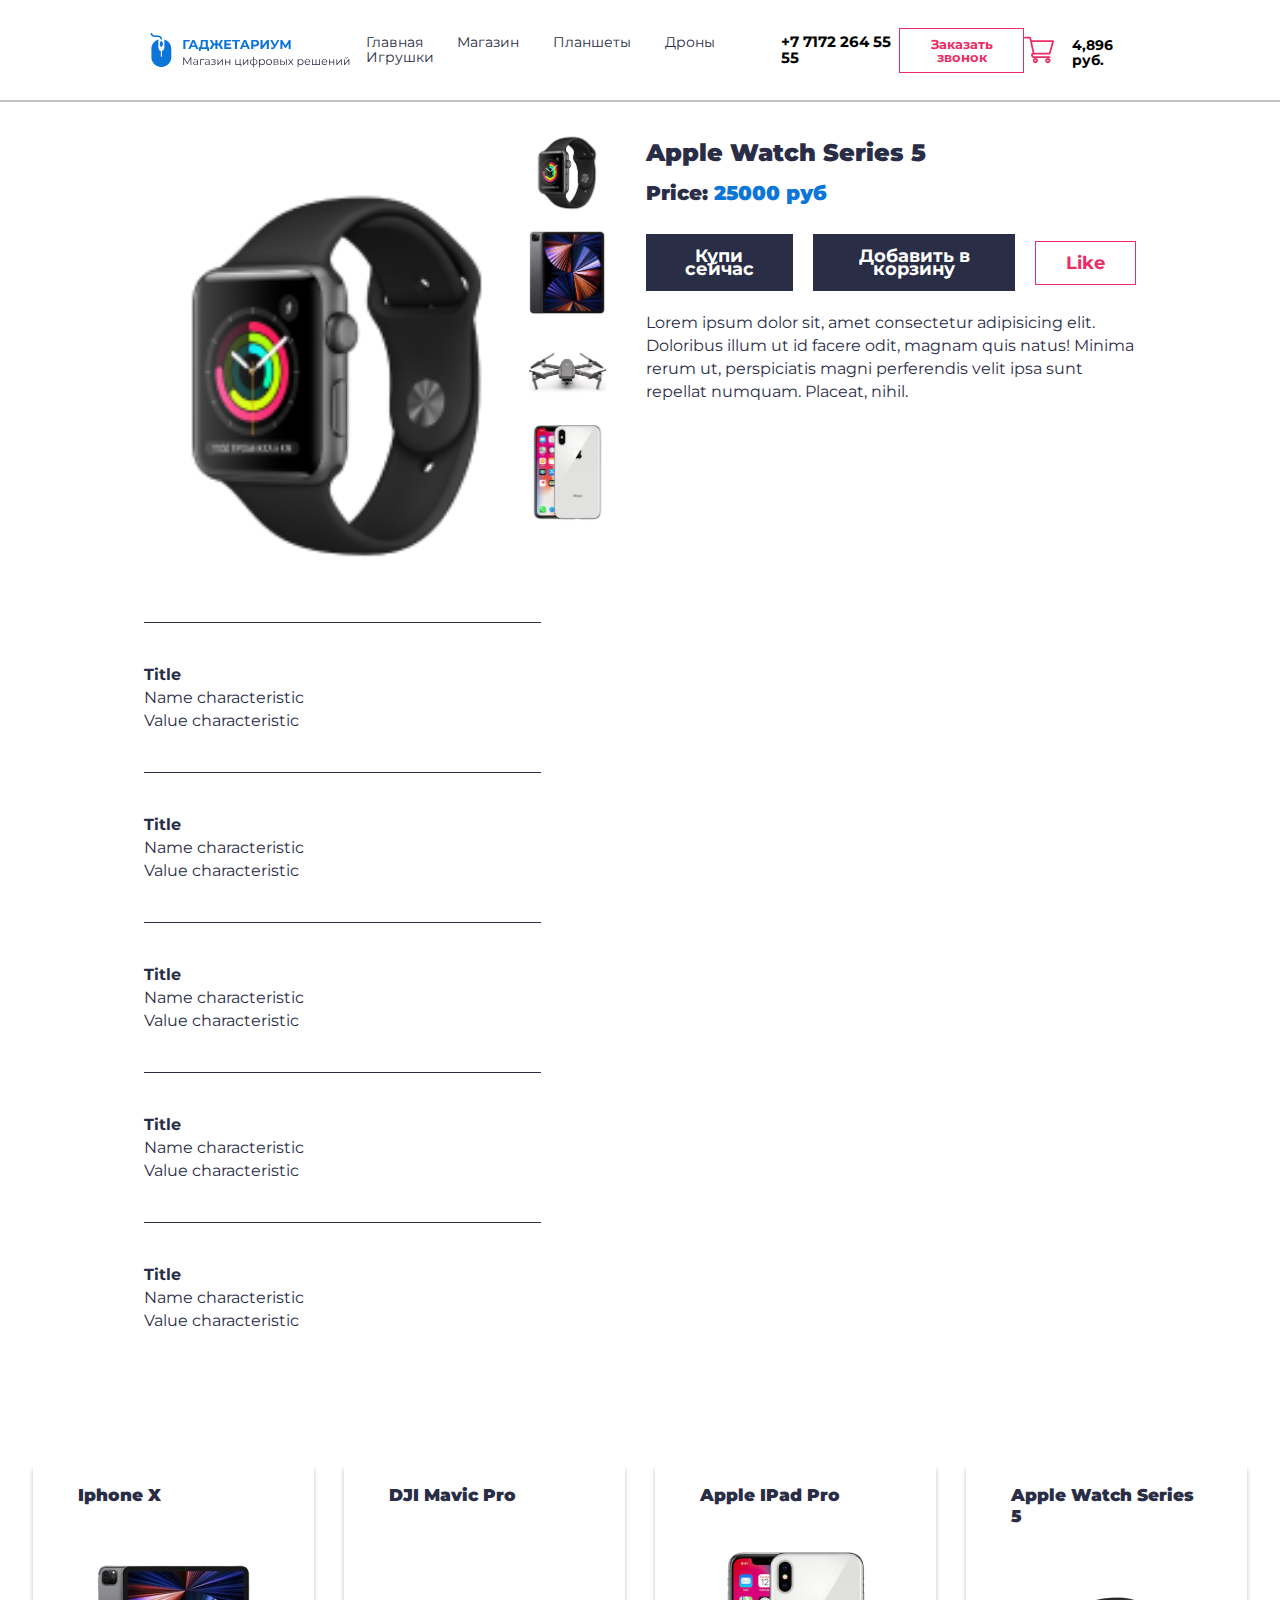
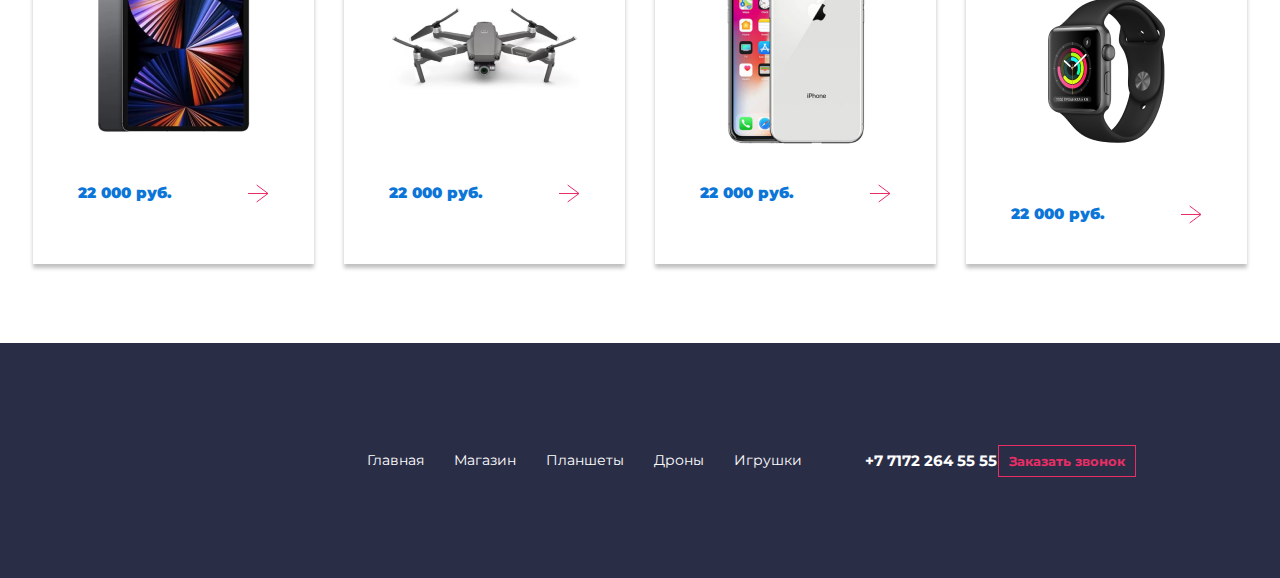
==== product-card.html @ f2df27e6 "Verstka" ====
<!DOCTYPE html>
<html lang="ru">
<head>
    <meta charset="UTF-8">
    <meta http-equiv="X-UA-Compatible" content="IE=edge">
    <meta name="viewport" content="width=device-width, initial-scale=1.0">
    <title>Document</title>
    <link rel="stylesheet" href="style.css">
    <link rel="preconnect" href="https://fonts.googleapis.com">
    <link rel="preconnect" href="https://fonts.gstatic.com" crossorigin>
    <link href="https://fonts.googleapis.com/css2?family=Montserrat:wght@400;700;900&display=swap" rel="stylesheet">
</head>
<body>
    <div class="header" name ="top">
        <div class="header__body">
            <div class="header__nav wrapper">
                <img src="icon/Лого.svg" alt="Logo" class="nav__logo">
                <div class="nav__menu">
                    <a href="index.html" class="nav__link">Главная</a>
                    <a href="shop.html" class="nav__link">Магазин</a>
                    <a href="" class="nav__link">Планшеты</a>
                    <a href="" class="nav__link">Дроны</a>
                    <a href="" class="nav__link">Игрушки</a>
                </div>
                <p class="nav__num">+7 7172 264 55 55</p>
                <button class="nav__button">Заказать звонок</button>
                <div class="nav__shop">
                    <img src="icon/shopping-cart 1.svg" alt="" class="shop__basket">
                    <p class="shop__pay">
                        <p class="pay__text">4,896 руб.</p>
                    </p>
                </div>
            </div>
            <div class="header__line"></div>
    </div>
    <div class="page-card">
        <div class="page-card__product wrapper">
            <div class="page-card__body ">
                <div class="page-card__slider">
                    <div class="page-card__slider-for">
                        <div><img src="images/Rectangle 23.png" alt=""></div>
                    </div>
                    <div class="page-card__slider-nav">
                        <div><img src="images/Rectangle 23.png" alt=""></div>
                        <div><img src="images/Rectangle 23 (1).png" alt=""></div>
                        <div><img src="images/Rectangle 23 (2).png" alt=""></div>
                        <div><img src="images/Rectangle 23 (3).png" alt=""></div> 
                    </div>
                </div>
    
                <div class="page-card__info">
                    <div class="card-info__title">Apple Watch Series 5</div>
                    <p class="card-info__price">Price: <span class="blue">25000 руб</span> </p>
                    <div class="card-info__container-buttons">
                        <button class="card-info__button">Купи сейчас</button>
                        <button class="card-info__button">Добавить в корзину</button>
                        <button class="card-info__button-like">Like</button>
                    </div>
                    <div class="card-info__text">Lorem ipsum dolor sit, amet consectetur adipisicing elit. Doloribus illum ut id facere odit, magnam quis natus! Minima rerum ut, perspiciatis magni perferendis velit ipsa sunt repellat numquam. Placeat, nihil.</div>
                </div>
            </div>
        </div>
        <div class="page-card__characteristic-info wrapper">
            <div>
                <div class="line"></div>
                <div class="characteristic-info__list">
                    <div class="characteristic-info__title">Title</div>
                    <div class="characteristic-info__name">Name characteristic</div>
                    <div class="characteristic-info__value">Value characteristic</div>
                </div>
            </div>
            <div>
                <div class="line"></div>
                <div class="characteristic-info__list">
                    <div class="characteristic-info__title">Title</div>
                    <div class="characteristic-info__name">Name characteristic</div>
                    <div class="characteristic-info__value">Value characteristic</div>
                </div>
            </div>
            <div>
                <div class="line"></div>
                <div class="characteristic-info__list">
                    <div class="characteristic-info__title">Title</div>
                    <div class="characteristic-info__name">Name characteristic</div>
                    <div class="characteristic-info__value">Value characteristic</div>
                </div>
            </div>
            <div>
                <div class="line"></div>
                <div class="characteristic-info__list">
                    <div class="characteristic-info__title">Title</div>
                    <div class="characteristic-info__name">Name characteristic</div>
                    <div class="characteristic-info__value">Value characteristic</div>
                </div>
            </div>
            <div>
                <div class="line"></div>
                <div class="characteristic-info__list">
                    <div class="characteristic-info__title">Title</div>
                    <div class="characteristic-info__name">Name characteristic</div>
                    <div class="characteristic-info__value">Value characteristic</div>
                </div>
            </div>
               
        </div>
        <div class="product wrapper">
            <div class="product__body">
                <h2 class="product__title _anim-items  _anim-no-hide">Каталог товаров</h2>
                <div class="product__content ">
                    <div class="product__card">
                        <h2 class="product__card-title">Iphone X </h2>
                        <img src="images/Rectangle 23 (1).png" alt="" class="product__card-img">
                        <div class="product__card-price">
                            <p>22 000 руб.</p>
                            <a href=""><img src="icon/Vector 6.svg" alt=""></a>
                        </div>
                    </div>
                    <div class="product__card">
                        <h2 class="product__card-title">DJI Mavic Pro</h2>
                        <img src="images/Rectangle 23 (2).png" alt="" class="product__card-img">
                        <div class="product__card-price">
                            <p>22 000 руб.</p>
                            <a href=""><img src="icon/Vector 6.svg" alt=""></a>
                        </div>
                    </div>
                    <div class="product__card">
                        <h2 class="product__card-title">Apple IPad Pro</h2>
                        <img src="images/Rectangle 23 (3).png" alt="" class="product__card-img">
                        <div class="product__card-price">
                            <p>22 000 руб.</p>
                            <a href=""><img src="icon/Vector 6.svg" alt=""></a>
                        </div>
                    </div>
                    <div class="product__card">
                        <h2 class="product__card-title">Apple Watch Series 5</h2>
                        <img src="images/Rectangle 23.png" alt="" class="product__card-img">
                        <div class="product__card-price">
                            <p>22 000 руб.</p>
                            <a href=""><img src="icon/Vector 6.svg" alt=""></a>
                        </div>
                    </div>
                </div>
            </div>
        </div>
    </div>
    
    <div class="footer ">
        <img src="icon/Лого (1).svg" alt="" class="footer__logo _anim-items  _anim-no-hide">
        <div class="footer__nav ">
            <a href="" class="footer__link">Главная</a>
            <a href="" class="footer__link">Магазин</a>
            <a href="" class="footer__link">Планшеты</a>
            <a href="" class="footer__link">Дроны</a>
            <a href="" class="footer__link">Игрушки</ф>
        </div>
        <a href="#top">
            <img src="icon/Vector 4.svg" alt="" class="footer__up  _anim-items  _anim-no-hide">
        </a>
        <p class="footer__number  ">+7 7172 264 55 55</p>
        <button class="footer__button ">Заказать звонок</button>
    </div>
    <script src="https://code.jquery.com/jquery-3.6.0.min.js"></script>
    <script src="slick.min.js"></script>
    <script src="script.js"></script>
</body>
</html>
---- style.css ----
* {
  padding: 0;
  margin: 0;
  border: 0;
}

*, *::before, *:after {
  -webkit-box-sizing: border-box;
  box-sizing: border-box;
}

:focus, :active {
  outline: none;
}

a:focus, a:active {
  outline: none;
}

nav, footer, header, aside {
  display: block;
}

html, body {
  width: 100%;
  font-size: 100%;
  line-height: 1;
  font-size: 14px;
  overflow-x: hidden;
  font-family: "Montserrat", sans-serif;
  -ms-text-size-adjust: 100%;
  -moz-text-size-adjust: 100%;
  -webkit-text-size-adjust: 100%;
}

input, button, textarea {
  font-family: inherit;
}

input::-ms-clear {
  display: none;
}

button {
  cursor: pointer;
}

button::-moz-focus-inner {
  padding: 0;
  border: 0;
}

a, a:visited {
  text-decoration: none;
}

a:hover {
  text-decoration: none;
}

ul li {
  list-style: none;
}

img {
  vertical-align: top;
}

.wrapper {
  margin: 0 11.25%;
}

.header__body {
  max-width: 2000px;
  margin: 0 auto;
}
.header__nav {
  height: 100px;
  display: -webkit-box;
  display: -ms-flexbox;
  display: flex;
  -webkit-box-align: center;
      -ms-flex-align: center;
          align-items: center;
  -webkit-box-pack: justify;
      -ms-flex-pack: justify;
          justify-content: space-between;
}
.header__line {
  width: 100%;
  border: 1px solid #c1c2c7;
}
.header__info {
  display: -webkit-box;
  display: -ms-flexbox;
  display: flex;
  -webkit-box-pack: justify;
      -ms-flex-pack: justify;
          justify-content: space-between;
}

.nav__link {
  padding: 0 15px;
  font-size: 14px;
  font-weight: 400;
  line-height: 15px;
  letter-spacing: 0em;
  color: #2A2D46;
}
.nav__link:hover {
  color: #0C76D8;
}
.nav__num {
  font-size: 15px;
  font-weight: 700;
  line-height: 16px;
  letter-spacing: 0em;
}
.nav__button {
  background-color: white;
  color: #EB2D66;
  font-size: 13px;
  padding: 9px 10px 8px 10px;
  border: 1px solid #EB2D66;
  font-weight: 700;
  line-height: 13px;
  letter-spacing: 0em;
  -webkit-transition: all 0.4s ease 0s;
  transition: all 0.4s ease 0s;
}
.nav__button:hover {
  background-color: #EB2D66;
  color: white;
}
.nav__shop {
  display: -webkit-box;
  display: -ms-flexbox;
  display: flex;
  -webkit-box-align: center;
      -ms-flex-align: center;
          align-items: center;
}

.shop__pay {
  padding-left: 18px;
}

.pay__text {
  padding-top: 6px;
  font-size: 14px;
  font-weight: 700;
  line-height: 15px;
  letter-spacing: 0em;
}

.info__left {
  margin-left: 11.25%;
}
.info__right {
  position: relative;
  display: -webkit-box;
  display: -ms-flexbox;
  display: flex;
  -webkit-box-align: center;
      -ms-flex-align: center;
          align-items: center;
  background: rgba(49, 69, 255, 0.0588235294);
}

.left-info__title {
  font-size: 36px;
  font-weight: 900;
  line-height: 44px;
  letter-spacing: 0em;
  color: #2A2D46;
  width: 500px;
  margin-bottom: 40px;
  margin-top: 132px;
  -webkit-transform: translate(0px, 120%);
          transform: translate(0px, 120%);
  opacity: 0;
  -webkit-transition: all 0.8s ease 0s;
  transition: all 0.8s ease 0s;
}
.left-info__title._active {
  -webkit-transform: translate(0);
          transform: translate(0);
  opacity: 1;
}
.left-info__text {
  font-size: 16px;
  font-weight: 400;
  line-height: 23px;
  letter-spacing: 0em;
  color: #2A2D46;
  width: 370px;
  margin-bottom: 45px;
  -webkit-transform: translate(0px, 120%);
          transform: translate(0px, 120%);
  opacity: 0;
  -webkit-transition: all 0.8s ease 0s;
  transition: all 0.8s ease 0s;
}
.left-info__text._active {
  -webkit-transform: translate(0px, 0px);
          transform: translate(0px, 0px);
  opacity: 1;
  -webkit-transition: all 0.8s ease 0.4s;
  transition: all 0.8s ease 0.4s;
}
.left-info__button {
  background: #EB2D66;
  font-size: 15px;
  font-weight: 900;
  line-height: 22px;
  letter-spacing: 0em;
  padding: 18px 26px 17px 26px;
  color: white;
  -webkit-box-shadow: 0px 7px 35px rgba(235, 45, 102, 0.35);
          box-shadow: 0px 7px 35px rgba(235, 45, 102, 0.35);
  -webkit-transform: translate(0px, 120%);
          transform: translate(0px, 120%);
  opacity: 0;
  -webkit-transition: all 0.8s ease 0s;
  transition: all 0.8s ease 0s;
}
.left-info__button._active {
  -webkit-transform: translate(0px, 0px);
          transform: translate(0px, 0px);
  opacity: 1;
  -webkit-transition: all 0.8s ease 0.8s;
  transition: all 0.8s ease 0.8s;
}

.right-info__bg {
  position: relative;
  margin: 35px 35px 35px -68px;
  -webkit-transform: translate(120%, 0px);
          transform: translate(120%, 0px);
  opacity: 0;
  -webkit-transition: all 0.8s ease 0s;
  transition: all 0.8s ease 0s;
}
.right-info__bg._active {
  -webkit-transform: translate(0px, 0px);
          transform: translate(0px, 0px);
  opacity: 1;
  -webkit-transition: all 0.8s ease 0s;
  transition: all 0.8s ease 0s;
}
.right-info__img {
  position: absolute;
  margin-top: auto;
  margin-bottom: auto;
  top: 0;
  bottom: 0;
  left: -150px;
  -webkit-transform: translate(120%, 0px);
          transform: translate(120%, 0px);
  opacity: 0;
  -webkit-transition: all 0.8s ease 0s;
  transition: all 0.8s ease 0s;
}
.right-info__img._active {
  -webkit-transform: translate(0px, 0px);
          transform: translate(0px, 0px);
  opacity: 1;
  -webkit-transition: all 0.8s ease 0.6s;
  transition: all 0.8s ease 0.6s;
}

.slick-track {
  display: -webkit-box;
  display: -ms-flexbox;
  display: flex;
}

.slick-list {
  overflow: hidden;
}

.new-product__content {
  position: relative;
}

.new-product__content .slick-arrow {
  position: absolute;
  top: 50%;
  z-index: 10;
  font-size: 0;
  width: 15px;
  margin-top: -25px;
  height: 30px;
}

.new-product__content .slick-arrow.slick-prev {
  left: -20px;
  background: url(icon/Vector\ 2.svg) 0 0/100% no-repeat;
}

.new-product__content .slick-arrow.slick-next {
  right: -20px;
  background: url(icon/Vector\ 3.svg) 0 0/100% no-repeat;
}

.new-product__content .slick-dots {
  display: -webkit-box;
  display: -ms-flexbox;
  display: flex;
  -webkit-box-align: center;
      -ms-flex-align: center;
          align-items: center;
  -webkit-box-pack: center;
      -ms-flex-pack: center;
          justify-content: center;
  margin-top: 100px;
}

.new-product__content .slick-dots li {
  list-style: none;
}

.new-product__content .slick-dots button {
  font-size: 0;
  width: 46px;
  height: 6px;
  background-color: #E2E4F2;
}

.new-product__content .slick-dots li.slick-active button {
  width: 46px;
  height: 12px;
  background-color: #9094BB;
  margin-bottom: -2px;
}

.new-product__body {
  max-width: 2000px;
  margin: 0 auto;
}
.new-product__top {
  display: -webkit-box;
  display: -ms-flexbox;
  display: flex;
  -webkit-box-align: center;
      -ms-flex-align: center;
          align-items: center;
  margin-bottom: 45px;
  margin-top: 96px;
  width: 100%;
}
.new-product__top-title {
  font-size: 25px;
  font-weight: 900;
  line-height: 30px;
  letter-spacing: 0em;
  color: #2A2D46;
  -webkit-transform: translate(-120%, 0px);
          transform: translate(-120%, 0px);
  opacity: 0;
  -webkit-transition: all 0.8s ease 0.2s;
  transition: all 0.8s ease 0.2s;
}
.new-product__top-title._active {
  -webkit-transform: translate(0px, 0px);
          transform: translate(0px, 0px);
  opacity: 1;
}
.new-product__top-nav {
  padding-left: 90px;
}
.new-product__top-nav {
  -webkit-transform: translate(-120%, 0px);
          transform: translate(-120%, 0px);
  -webkit-transition: all 0.8s ease 0s;
  transition: all 0.8s ease 0s;
  opacity: 0;
}
.new-product__top-nav._active {
  -webkit-transform: translate(0px, 0px);
          transform: translate(0px, 0px);
  opacity: 1;
}
.new-product__content {
  -webkit-transform: translate(120%, 0px);
          transform: translate(120%, 0px);
  opacity: 0;
  -webkit-transition: all 1.5s ease 0.2s;
  transition: all 1.5s ease 0.2s;
}
.new-product__content._active {
  -webkit-transform: translate(0px, 0px);
          transform: translate(0px, 0px);
  opacity: 1;
}
.new-product__card {
  padding: 20px 40px 40px 40px;
  -webkit-box-shadow: 0px 15px 50px rgba(67, 76, 109, 0.08);
          box-shadow: 0px 15px 50px rgba(67, 76, 109, 0.08);
  margin: 0px 15px;
}
.new-product__card-title {
  font-size: 17px;
  font-weight: 900;
  line-height: 21px;
  letter-spacing: 0em;
  text-align: left;
  color: #2A2D46;
  margin-bottom: 30px;
}
.new-product__card-img {
  margin: 0 auto;
}
.new-product__card-price {
  margin-top: 35px;
  display: -webkit-box;
  display: -ms-flexbox;
  display: flex;
  -webkit-box-align: center;
      -ms-flex-align: center;
          align-items: center;
  -webkit-box-pack: justify;
      -ms-flex-pack: justify;
          justify-content: space-between;
}
.new-product__card-price p {
  font-size: 15px;
  font-weight: 900;
  line-height: 18px;
  letter-spacing: 0em;
  color: #0C76D8;
}
.stock {
  display: -webkit-box;
  display: -ms-flexbox;
  display: flex;
  -webkit-box-pack: center;
      -ms-flex-pack: center;
          justify-content: center;
  -webkit-box-align: center;
      -ms-flex-align: center;
          align-items: center;
}
.stock__container-1 {
  background-image: url(images/Rectangle\ 12.png);
  background-repeat: no-repeat;
  background-size: cover;
  background-position: center;
  width: 570px;
  height: 425px;
  margin: 104px 15px;
}
.stock__container-2 {
  background-image: url(images/Rectangle\ 13.png);
  background-repeat: no-repeat;
  background-size: cover;
  background-position: center;
  width: 570px;
  height: 425px;
  margin: 104px 15px;
}
.stock__title {
  font-size: 27px;
  font-weight: 900;
  line-height: 33px;
  letter-spacing: 0em;
  color: white;
  margin-left: 12%;
  margin-top: 46%;
  max-width: 70%;
  -webkit-transform: translate(0px, 120%);
          transform: translate(0px, 120%);
  opacity: 0;
  -webkit-transition: all 1.5s ease 0s;
  transition: all 1.5s ease 0s;
}
.stock__title._active {
  -webkit-transform: translate(0px, 0px);
          transform: translate(0px, 0px);
  opacity: 1;
}
.stock__text {
  color: white;
  margin-left: 12%;
  margin-top: 8px;
  font-size: 16px;
  font-weight: 400;
  line-height: 22px;
  letter-spacing: 0em;
  max-width: 70%;
  -webkit-transform: translate(0px, 120%);
          transform: translate(0px, 120%);
  opacity: 0;
  -webkit-transition: all 1.5s ease 0.2s;
  transition: all 1.5s ease 0.2s;
}
.stock__text._active {
  -webkit-transform: translate(0px, 0px);
          transform: translate(0px, 0px);
  opacity: 1;
}

.product {
  padding-bottom: 64px;
}
.product__body {
  max-width: 2000px;
  margin: 0 auto;
}
.product__title {
  font-size: 25px;
  font-weight: 900;
  line-height: 30px;
  letter-spacing: 0em;
  color: #2A2D46;
  margin-bottom: 48px;
  -webkit-transform: translate(-120%, 0px);
          transform: translate(-120%, 0px);
  opacity: 0;
  -webkit-transition: all 1.5s ease 0s;
  transition: all 1.5s ease 0s;
}
.product__title._active {
  -webkit-transform: translate(0px, 0px);
          transform: translate(0px, 0px);
  opacity: 1;
}
.product__content {
  display: -webkit-box;
  display: -ms-flexbox;
  display: flex;
  -webkit-box-pack: center;
      -ms-flex-pack: center;
          justify-content: center;
}
.product__card {
  padding: 20px 45px 40px 45px;
  margin: 15px;
  -webkit-box-shadow: 0px 4px 4px rgba(0, 0, 0, 0.25);
          box-shadow: 0px 4px 4px rgba(0, 0, 0, 0.25);
}
.product__card-title {
  margin-bottom: 40px;
  font-size: 17px;
  font-weight: 900;
  line-height: 21px;
  letter-spacing: 0em;
  color: #2A2D46;
}
.product__card-price {
  font-size: 15px;
  font-weight: 900;
  line-height: 18px;
  letter-spacing: 0em;
  margin-top: 35px;
  color: #0C76D8;
  display: -webkit-box;
  display: -ms-flexbox;
  display: flex;
  -webkit-box-pack: justify;
      -ms-flex-pack: justify;
          justify-content: space-between;
}

.footer {
  padding: 100px 11.25%;
  background-color: #2A2D46;
  display: -webkit-box;
  display: -ms-flexbox;
  display: flex;
  -webkit-box-pack: justify;
      -ms-flex-pack: justify;
          justify-content: space-between;
  -webkit-box-align: center;
      -ms-flex-align: center;
          align-items: center;
}
.footer__logo {
  -webkit-transform: translate(0px, 120%);
          transform: translate(0px, 120%);
  opacity: 0;
  -webkit-transition: all 0.6s ease 0s;
  transition: all 0.6s ease 0s;
}
.footer__logo._active {
  -webkit-transform: translate(0px, 0px);
          transform: translate(0px, 0px);
  opacity: 1;
}
.footer__nav {
  display: -webkit-box;
  display: -ms-flexbox;
  display: flex;
}
.footer__link {
  font-size: 14px;
  font-weight: 400;
  line-height: 15px;
  letter-spacing: 0em;
  color: white;
  padding: 0 15px;
}
.footer__up {
  -webkit-transform: translate(0px, 120%);
          transform: translate(0px, 120%);
  opacity: 0;
  -webkit-transition: all 0.6s ease 0s;
  transition: all 0.6s ease 0s;
}
.footer__up._active {
  -webkit-transform: translate(0px, 0px);
          transform: translate(0px, 0px);
  opacity: 1;
}
.footer__number {
  font-size: 15px;
  font-weight: 700;
  line-height: 16px;
  letter-spacing: 0em;
  color: white;
}
.footer__button {
  background-color: rgba(255, 255, 255, 0);
  color: #EB2D66;
  font-size: 13px;
  padding: 9px 10px 8px 10px;
  border: 1px solid #EB2D66;
  font-weight: 700;
  line-height: 13px;
  letter-spacing: 0em;
  -webkit-transition: all 0.4s ease 0s;
  transition: all 0.4s ease 0s;
}
.footer__button:hover {
  color: white;
  background-color: #EB2D66;
}

.shop {
  margin: 0 auto;
  max-width: 2000px;
}
.shop__content {
  display: -webkit-box;
  display: -ms-flexbox;
  display: flex;
}
.shop__filters {
  min-width: 225px;
  padding-top: 20px;
  padding-left: 10px;
  border-right: 1px solid #2A2D46;
  padding-bottom: 10px;
}
.shop__title {
  font-size: 28px;
  font-weight: 900;
  line-height: 30px;
  letter-spacing: 0em;
  color: #2A2D46;
  padding-bottom: 10px;
  border-bottom: 1px solid #2A2D46;
}
.shop__accordion-item {
  border-bottom: 1px solid #2A2D46;
  padding-bottom: 10px;
  margin: 10px 0px;
}
.shop__main {
  display: -webkit-box;
  display: -ms-flexbox;
  display: flex;
  -webkit-box-orient: vertical;
  -webkit-box-direction: normal;
      -ms-flex-direction: column;
          flex-direction: column;
}
.shop__main-img {
  width: 100%;
  height: 300px;
  -o-object-fit: cover;
     object-fit: cover;
  -o-object-position: bottom;
     object-position: bottom;
}
.shop__cards-senter {
  display: -webkit-box;
  display: -ms-flexbox;
  display: flex;
  -webkit-box-pack: center;
      -ms-flex-pack: center;
          justify-content: center;
}
.shop__card-container {
  display: -webkit-box;
  display: -ms-flexbox;
  display: flex;
  -ms-flex-wrap: wrap;
      flex-wrap: wrap;
}
.shop__card-margin {
  -webkit-box-flex: 0;
      -ms-flex: 0 0 33.33333%;
          flex: 0 0 33.33333%;
  max-width: 33.33333%;
}
.shop__card {
  padding: 20px;
  margin: 10px;
  -webkit-box-shadow: 0px 4px 4px rgba(0, 0, 0, 0.25);
          box-shadow: 0px 4px 4px rgba(0, 0, 0, 0.25);
}
.shop__card-title {
  margin-bottom: 40px;
  font-size: 17px;
  font-weight: 900;
  line-height: 21px;
  letter-spacing: 0em;
  color: #2A2D46;
}
.shop__card-img {
  text-align: center;
}
.shop__card-price {
  font-size: 15px;
  font-weight: 900;
  line-height: 18px;
  letter-spacing: 0em;
  margin-top: 35px;
  color: #0C76D8;
  display: -webkit-box;
  display: -ms-flexbox;
  display: flex;
  -webkit-box-pack: justify;
      -ms-flex-pack: justify;
          justify-content: space-between;
}

.accordion-item__trigger {
  font-size: 20px;
  font-weight: 900;
  line-height: 30px;
  letter-spacing: 0em;
  color: #2A2D46;
  cursor: pointer;
  -webkit-user-select: none;
     -moz-user-select: none;
      -ms-user-select: none;
          user-select: none;
  position: relative;
}
.accordion-item__content {
  display: -webkit-box;
  display: -ms-flexbox;
  display: flex;
  -webkit-box-orient: vertical;
  -webkit-box-direction: normal;
      -ms-flex-direction: column;
          flex-direction: column;
  display: none;
  margin-left: 20px;
}
.accordion-item__content p {
  display: -webkit-box;
  display: -ms-flexbox;
  display: flex;
  font-size: 14px;
  font-weight: 700;
  line-height: 30px;
  letter-spacing: 0em;
  color: #2A2D46;
}
.accordion-item__active .accordion-item__content {
  display: block;
}
.accordion-item__input {
  border: 1px solid #2A2D46;
  padding: 5px;
}
.accordion-item__text {
  font-size: 14px;
  font-weight: 700;
  line-height: 30px;
  letter-spacing: 0em;
  color: #2A2D46;
}
.accordion-item__checkbox {
  margin: 5px 0px;
  position: absolute;
  z-index: -1;
  opacity: 0;
}
.accordion-item__checkbox + label {
  display: -webkit-inline-box;
  display: -ms-inline-flexbox;
  display: inline-flex;
  -webkit-box-align: center;
      -ms-flex-align: center;
          align-items: center;
  -webkit-user-select: none;
     -moz-user-select: none;
      -ms-user-select: none;
          user-select: none;
}
.accordion-item__checkbox + label::before {
  content: "";
  display: inline-block;
  width: 1em;
  height: 1em;
  -ms-flex-negative: 0;
      flex-shrink: 0;
  -webkit-box-flex: 0;
      -ms-flex-positive: 0;
          flex-grow: 0;
  border: 1px solid #2A2D46;
  border-radius: 0.25em;
  margin-right: 0.5em;
  background-repeat: no-repeat;
  background-position: center center;
  background-size: 50% 50%;
  padding: 10px;
}
.accordion-item__checkbox:checked + label::before {
  background-color: #2A2D46;
  background-image: url(icon/Vectorgalka.svg);
  background-size: contain;
}
.accordion-item__radio {
  position: absolute;
  opacity: 0;
  margin: 8px 8px 6px 5px;
}
.accordion-item__radio + label {
  display: -webkit-inline-box;
  display: -ms-inline-flexbox;
  display: inline-flex;
  -webkit-box-align: center;
      -ms-flex-align: center;
          align-items: center;
  -webkit-user-select: none;
     -moz-user-select: none;
      -ms-user-select: none;
          user-select: none;
}
.accordion-item__radio + label::before {
  content: "";
  display: inline-block;
  width: 1em;
  height: 1em;
  -ms-flex-negative: 0;
      flex-shrink: 0;
  -webkit-box-flex: 0;
      -ms-flex-positive: 0;
          flex-grow: 0;
  border: 1px solid #2A2D46;
  border-radius: 50%;
  margin-right: 0.5em;
  background-repeat: no-repeat;
  background-position: center center;
  background-size: 50% 50%;
  padding: 10px;
}
.accordion-item__radio:checked + label::before {
  background-color: #2A2D46;
  background-image: url(icon/Vectorgalka.svg);
}

.shop__pages {
  display: -webkit-box;
  display: -ms-flexbox;
  display: flex;
  -webkit-box-pack: center;
      -ms-flex-pack: center;
          justify-content: center;
  -webkit-box-align: center;
      -ms-flex-align: center;
          align-items: center;
  margin-top: 60px;
  margin-bottom: 40px;
}

.page__prev {
  display: -webkit-box;
  display: -ms-flexbox;
  display: flex;
  -webkit-box-pack: center;
      -ms-flex-pack: center;
          justify-content: center;
  -webkit-box-align: center;
      -ms-flex-align: center;
          align-items: center;
  font-size: 14px;
  font-weight: 700;
  line-height: 30px;
  letter-spacing: 0em;
  background-color: #2A2D46;
  color: white;
  width: 40px;
  height: 40px;
  margin: 5px;
}
.page__link a {
  display: -webkit-box;
  display: -ms-flexbox;
  display: flex;
  -webkit-box-pack: center;
      -ms-flex-pack: center;
          justify-content: center;
  -webkit-box-align: center;
      -ms-flex-align: center;
          align-items: center;
  color: white;
  width: 40px;
  height: 40px;
  font-size: 14px;
  font-weight: 700;
  line-height: 30px;
  letter-spacing: 0em;
  background-color: #2A2D46;
  margin: 5px;
}
.page__next {
  display: -webkit-box;
  display: -ms-flexbox;
  display: flex;
  -webkit-box-pack: center;
      -ms-flex-pack: center;
          justify-content: center;
  -webkit-box-align: center;
      -ms-flex-align: center;
          align-items: center;
  font-size: 14px;
  font-weight: 700;
  line-height: 30px;
  letter-spacing: 0em;
  background-color: #2A2D46;
  color: white;
  width: 40px;
  height: 40px;
  margin: 5px;
}

.page-card__product {
  margin-top: 20px;
}
.page-card__body {
  max-width: 2000px;
  display: -webkit-box;
  display: -ms-flexbox;
  display: flex;
}
.page-card__slider {
  display: -webkit-box;
  display: -ms-flexbox;
  display: flex;
}
.page-card__slider-for img {
  width: 100%;
  height: 500px;
  -o-object-fit: cover;
     object-fit: cover;
}
.page-card__slider-nav img {
  width: 100%;
  height: 100px;
  -o-object-fit: cover;
     object-fit: cover;
}
.page-card__info {
  margin-left: 40px;
  margin-top: 20px;
}
.card-info__title {
  font-size: 24px;
  font-weight: 900;
  line-height: 21px;
  letter-spacing: 0em;
  color: #2A2D46;
  margin-bottom: 20px;
}
.card-info__price {
  font-size: 20px;
  font-weight: 900;
  line-height: 21px;
  letter-spacing: 0em;
  color: #2A2D46;
  margin-bottom: 30px;
}
.card-info__container-buttons {
  display: -webkit-box;
  display: -ms-flexbox;
  display: flex;
  -webkit-box-align: center;
      -ms-flex-align: center;
          align-items: center;
  margin-bottom: 20px;
}
.card-info__button {
  background-color: #2A2D46;
  color: #ffffff;
  font-size: 18px;
  padding: 15px 30px 14px 30px;
  border: 1px solid #2A2D46;
  font-weight: 700;
  line-height: 13px;
  letter-spacing: 0em;
  -webkit-transition: all 0.4s ease 0s;
  transition: all 0.4s ease 0s;
  margin-right: 20px;
}
.card-info__button:hover {
  background-color: rgba(255, 255, 255, 0);
  color: #2A2D46;
}
.card-info__button-like {
  background-color: rgba(255, 255, 255, 0);
  color: #EB2D66;
  font-size: 18px;
  padding: 15px 30px 14px 30px;
  border: 1px solid #EB2D66;
  font-weight: 700;
  line-height: 13px;
  letter-spacing: 0em;
  border: 1px solid #EB2D66;
  -webkit-transition: all 0.4s ease 0s;
  transition: all 0.4s ease 0s;
}
.card-info__button-like:hover {
  background-color: #EB2D66;
  color: white;
}
.card-info__text {
  font-size: 16px;
  font-weight: 400;
  line-height: 23px;
  letter-spacing: 0em;
  color: #2A2D46;
  max-width: 600px;
}

.characteristic-info {
  margin-bottom: 40px;
}
.characteristic-info__list {
  font-size: 16px;
  font-weight: 400;
  line-height: 23px;
  letter-spacing: 0em;
  color: #2A2D46;
  max-width: 600px;
  margin: 40px 0px;
}
.characteristic-info__title {
  font-size: 16px;
  font-weight: 700;
}
.blue {
  color: #0C76D8;
}

.line {
  background-color: #2A2D46;
  width: 40%;
  height: 1px;
}

@media screen and (max-width: 1200px) {
  .shop__card-margin {
    -webkit-box-flex: 0;
        -ms-flex: 0 0 50%;
            flex: 0 0 50%;
    max-width: 50%;
  }
}
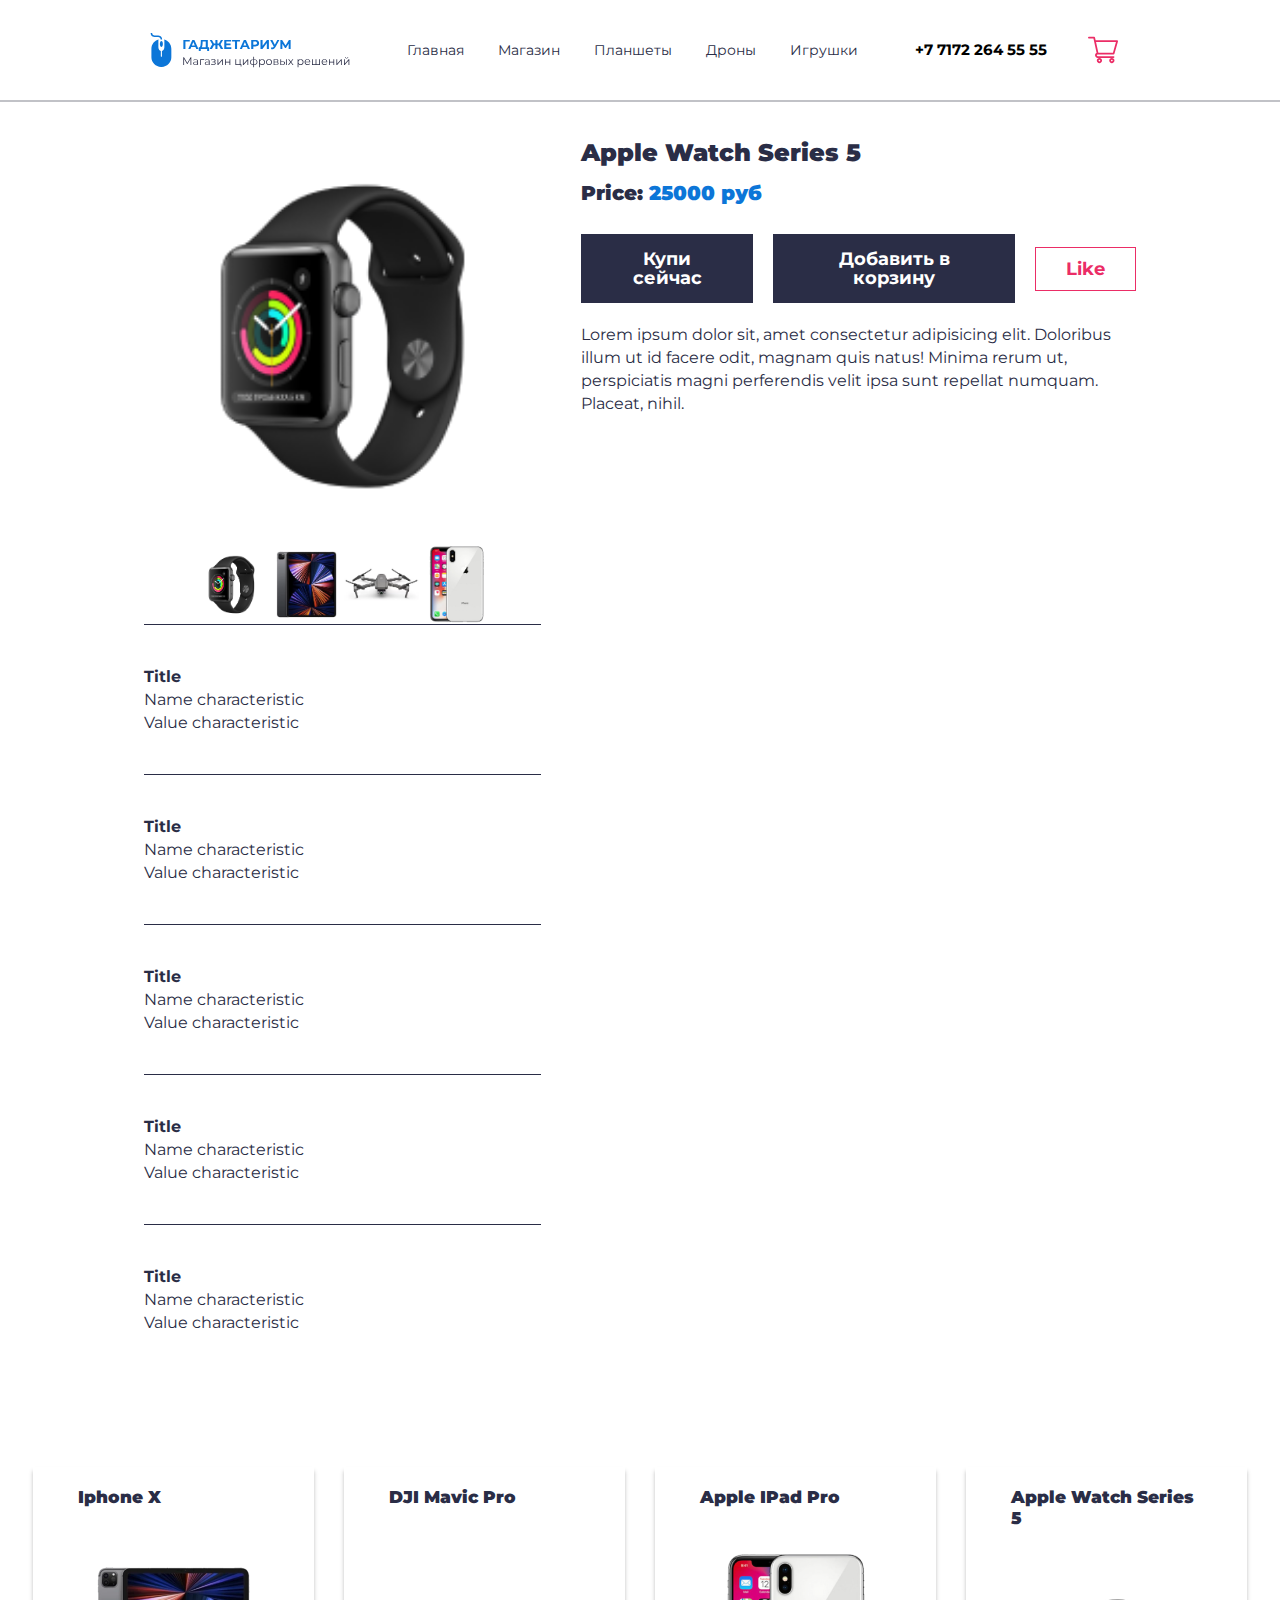
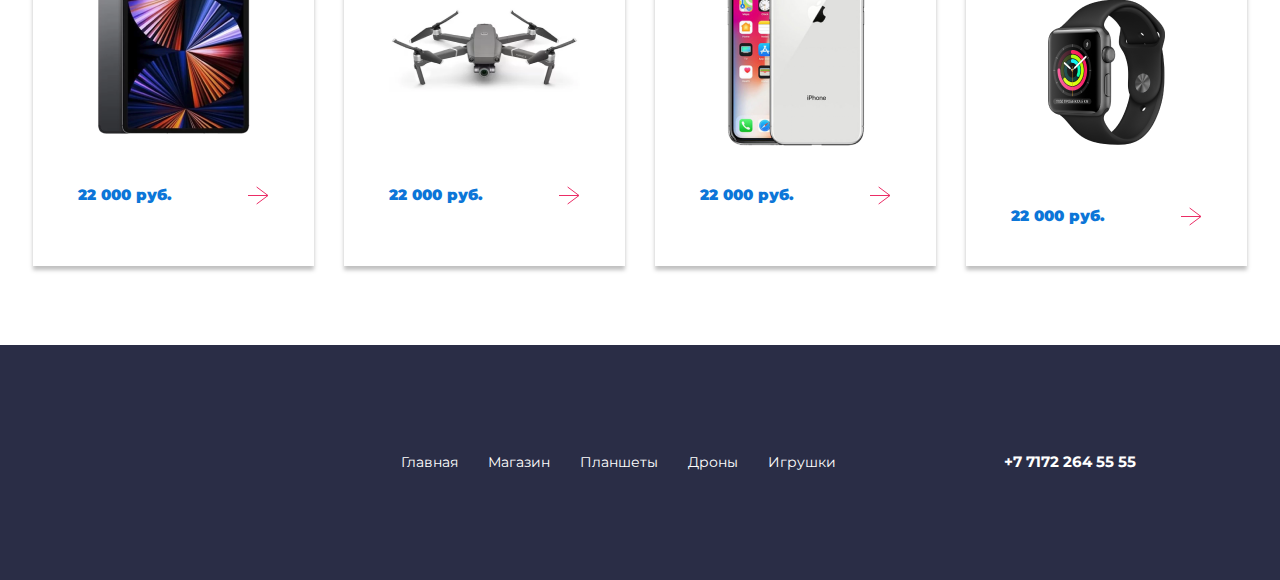
==== commit 467ad442: "verstka-adaptiv-1.0" ====
--- a/product-card.html
+++ b/product-card.html
@@ -39,6 +39,9 @@
                 <div class="page-card__slider">
                     <div class="page-card__slider-for">
                         <div><img src="images/Rectangle 23.png" alt=""></div>
+                        <div><img src="images/Rectangle 23 (1).png" alt=""></div>
+                        <div><img src="images/Rectangle 23 (2).png" alt=""></div>
+                        <div><img src="images/Rectangle 23 (3).png" alt=""></div> 
                     </div>
                     <div class="page-card__slider-nav">
                         <div><img src="images/Rectangle 23.png" alt=""></div>
@@ -47,7 +50,6 @@
                         <div><img src="images/Rectangle 23 (3).png" alt=""></div> 
                     </div>
                 </div>
-    
                 <div class="page-card__info">
                     <div class="card-info__title">Apple Watch Series 5</div>
                     <p class="card-info__price">Price: <span class="blue">25000 руб</span> </p>
--- a/style.css
+++ b/style.css
@@ -4,24 +4,32 @@
   border: 0;
 }
 
-*, *::before, *:after {
+*,
+*::before,
+*:after {
   -webkit-box-sizing: border-box;
   box-sizing: border-box;
 }
 
-:focus, :active {
+:focus,
+:active {
   outline: none;
 }
 
-a:focus, a:active {
+a:focus,
+a:active {
   outline: none;
 }
 
-nav, footer, header, aside {
+nav,
+footer,
+header,
+aside {
   display: block;
 }
 
-html, body {
+html,
+body {
   width: 100%;
   font-size: 100%;
   line-height: 1;
@@ -33,7 +41,9 @@
   -webkit-text-size-adjust: 100%;
 }
 
-input, button, textarea {
+input,
+button,
+textarea {
   font-family: inherit;
 }
 
@@ -50,7 +60,8 @@
   border: 0;
 }
 
-a, a:visited {
+a,
+a:visited {
   text-decoration: none;
 }
 
@@ -105,10 +116,10 @@
   font-weight: 400;
   line-height: 15px;
   letter-spacing: 0em;
-  color: #2A2D46;
+  color: #2a2d46;
 }
 .nav__link:hover {
-  color: #0C76D8;
+  color: #0c76d8;
 }
 .nav__num {
   font-size: 15px;
@@ -118,10 +129,10 @@
 }
 .nav__button {
   background-color: white;
-  color: #EB2D66;
+  color: #eb2d66;
   font-size: 13px;
   padding: 9px 10px 8px 10px;
-  border: 1px solid #EB2D66;
+  border: 1px solid #eb2d66;
   font-weight: 700;
   line-height: 13px;
   letter-spacing: 0em;
@@ -129,7 +140,7 @@
   transition: all 0.4s ease 0s;
 }
 .nav__button:hover {
-  background-color: #EB2D66;
+  background-color: #eb2d66;
   color: white;
 }
 .nav__shop {
@@ -172,7 +183,7 @@
   font-weight: 900;
   line-height: 44px;
   letter-spacing: 0em;
-  color: #2A2D46;
+  color: #2a2d46;
   width: 500px;
   margin-bottom: 40px;
   margin-top: 132px;
@@ -192,7 +203,7 @@
   font-weight: 400;
   line-height: 23px;
   letter-spacing: 0em;
-  color: #2A2D46;
+  color: #2a2d46;
   width: 370px;
   margin-bottom: 45px;
   -webkit-transform: translate(0px, 120%);
@@ -209,7 +220,7 @@
   transition: all 0.8s ease 0.4s;
 }
 .left-info__button {
-  background: #EB2D66;
+  background: #eb2d66;
   font-size: 15px;
   font-weight: 900;
   line-height: 22px;
@@ -324,13 +335,13 @@
   font-size: 0;
   width: 46px;
   height: 6px;
-  background-color: #E2E4F2;
+  background-color: #e2e4f2;
 }
 
 .new-product__content .slick-dots li.slick-active button {
   width: 46px;
   height: 12px;
-  background-color: #9094BB;
+  background-color: #9094bb;
   margin-bottom: -2px;
 }
 
@@ -354,7 +365,7 @@
   font-weight: 900;
   line-height: 30px;
   letter-spacing: 0em;
-  color: #2A2D46;
+  color: #2a2d46;
   -webkit-transform: translate(-120%, 0px);
           transform: translate(-120%, 0px);
   opacity: 0;
@@ -405,7 +416,7 @@
   line-height: 21px;
   letter-spacing: 0em;
   text-align: left;
-  color: #2A2D46;
+  color: #2a2d46;
   margin-bottom: 30px;
 }
 .new-product__card-img {
@@ -428,7 +439,7 @@
   font-weight: 900;
   line-height: 18px;
   letter-spacing: 0em;
-  color: #0C76D8;
+  color: #0c76d8;
 }
 .stock {
   display: -webkit-box;
@@ -512,7 +523,7 @@
   font-weight: 900;
   line-height: 30px;
   letter-spacing: 0em;
-  color: #2A2D46;
+  color: #2a2d46;
   margin-bottom: 48px;
   -webkit-transform: translate(-120%, 0px);
           transform: translate(-120%, 0px);
@@ -545,7 +556,7 @@
   font-weight: 900;
   line-height: 21px;
   letter-spacing: 0em;
-  color: #2A2D46;
+  color: #2a2d46;
 }
 .product__card-price {
   font-size: 15px;
@@ -553,7 +564,7 @@
   line-height: 18px;
   letter-spacing: 0em;
   margin-top: 35px;
-  color: #0C76D8;
+  color: #0c76d8;
   display: -webkit-box;
   display: -ms-flexbox;
   display: flex;
@@ -564,7 +575,7 @@
 
 .footer {
   padding: 100px 11.25%;
-  background-color: #2A2D46;
+  background-color: #2a2d46;
   display: -webkit-box;
   display: -ms-flexbox;
   display: flex;
@@ -621,10 +632,10 @@
 }
 .footer__button {
   background-color: rgba(255, 255, 255, 0);
-  color: #EB2D66;
+  color: #eb2d66;
   font-size: 13px;
   padding: 9px 10px 8px 10px;
-  border: 1px solid #EB2D66;
+  border: 1px solid #eb2d66;
   font-weight: 700;
   line-height: 13px;
   letter-spacing: 0em;
@@ -633,7 +644,7 @@
 }
 .footer__button:hover {
   color: white;
-  background-color: #EB2D66;
+  background-color: #eb2d66;
 }
 
 .shop {
@@ -649,7 +660,7 @@
   min-width: 225px;
   padding-top: 20px;
   padding-left: 10px;
-  border-right: 1px solid #2A2D46;
+  border-right: 1px solid #2a2d46;
   padding-bottom: 10px;
 }
 .shop__title {
@@ -657,12 +668,12 @@
   font-weight: 900;
   line-height: 30px;
   letter-spacing: 0em;
-  color: #2A2D46;
+  color: #2a2d46;
   padding-bottom: 10px;
-  border-bottom: 1px solid #2A2D46;
+  border-bottom: 1px solid #2a2d46;
 }
 .shop__accordion-item {
-  border-bottom: 1px solid #2A2D46;
+  border-bottom: 1px solid #2a2d46;
   padding-bottom: 10px;
   margin: 10px 0px;
 }
@@ -716,7 +727,7 @@
   font-weight: 900;
   line-height: 21px;
   letter-spacing: 0em;
-  color: #2A2D46;
+  color: #2a2d46;
 }
 .shop__card-img {
   text-align: center;
@@ -727,7 +738,7 @@
   line-height: 18px;
   letter-spacing: 0em;
   margin-top: 35px;
-  color: #0C76D8;
+  color: #0c76d8;
   display: -webkit-box;
   display: -ms-flexbox;
   display: flex;
@@ -741,7 +752,7 @@
   font-weight: 900;
   line-height: 30px;
   letter-spacing: 0em;
-  color: #2A2D46;
+  color: #2a2d46;
   cursor: pointer;
   -webkit-user-select: none;
      -moz-user-select: none;
@@ -768,13 +779,13 @@
   font-weight: 700;
   line-height: 30px;
   letter-spacing: 0em;
-  color: #2A2D46;
+  color: #2a2d46;
 }
 .accordion-item__active .accordion-item__content {
   display: block;
 }
 .accordion-item__input {
-  border: 1px solid #2A2D46;
+  border: 1px solid #2a2d46;
   padding: 5px;
 }
 .accordion-item__text {
@@ -782,7 +793,7 @@
   font-weight: 700;
   line-height: 30px;
   letter-spacing: 0em;
-  color: #2A2D46;
+  color: #2a2d46;
 }
 .accordion-item__checkbox {
   margin: 5px 0px;
@@ -812,7 +823,7 @@
   -webkit-box-flex: 0;
       -ms-flex-positive: 0;
           flex-grow: 0;
-  border: 1px solid #2A2D46;
+  border: 1px solid #2a2d46;
   border-radius: 0.25em;
   margin-right: 0.5em;
   background-repeat: no-repeat;
@@ -821,7 +832,7 @@
   padding: 10px;
 }
 .accordion-item__checkbox:checked + label::before {
-  background-color: #2A2D46;
+  background-color: #2a2d46;
   background-image: url(icon/Vectorgalka.svg);
   background-size: contain;
 }
@@ -852,7 +863,7 @@
   -webkit-box-flex: 0;
       -ms-flex-positive: 0;
           flex-grow: 0;
-  border: 1px solid #2A2D46;
+  border: 1px solid #2a2d46;
   border-radius: 50%;
   margin-right: 0.5em;
   background-repeat: no-repeat;
@@ -861,7 +872,7 @@
   padding: 10px;
 }
 .accordion-item__radio:checked + label::before {
-  background-color: #2A2D46;
+  background-color: #2a2d46;
   background-image: url(icon/Vectorgalka.svg);
 }
 
@@ -893,7 +904,7 @@
   font-weight: 700;
   line-height: 30px;
   letter-spacing: 0em;
-  background-color: #2A2D46;
+  background-color: #2a2d46;
   color: white;
   width: 40px;
   height: 40px;
@@ -916,7 +927,7 @@
   font-weight: 700;
   line-height: 30px;
   letter-spacing: 0em;
-  background-color: #2A2D46;
+  background-color: #2a2d46;
   margin: 5px;
 }
 .page__next {
@@ -933,7 +944,7 @@
   font-weight: 700;
   line-height: 30px;
   letter-spacing: 0em;
-  background-color: #2A2D46;
+  background-color: #2a2d46;
   color: white;
   width: 40px;
   height: 40px;
@@ -948,21 +959,37 @@
   display: -webkit-box;
   display: -ms-flexbox;
   display: flex;
+  min-width: 0;
 }
 .page-card__slider {
   display: -webkit-box;
   display: -ms-flexbox;
   display: flex;
+  -webkit-box-orient: vertical;
+  -webkit-box-direction: normal;
+      -ms-flex-direction: column;
+          flex-direction: column;
+  width: 40%;
+  position: relative;
 }
 .page-card__slider-for img {
   width: 100%;
-  height: 500px;
+  height: 100%;
   -o-object-fit: cover;
      object-fit: cover;
 }
+.page-card__slider-nav {
+  display: -webkit-box;
+  display: -ms-flexbox;
+  display: flex;
+  -webkit-box-orient: vertical;
+  -webkit-box-direction: normal;
+      -ms-flex-direction: column;
+          flex-direction: column;
+}
 .page-card__slider-nav img {
   width: 100%;
-  height: 100px;
+  height: 100%;
   -o-object-fit: cover;
      object-fit: cover;
 }
@@ -970,12 +997,13 @@
   margin-left: 40px;
   margin-top: 20px;
 }
+
 .card-info__title {
   font-size: 24px;
   font-weight: 900;
   line-height: 21px;
   letter-spacing: 0em;
-  color: #2A2D46;
+  color: #2a2d46;
   margin-bottom: 20px;
 }
 .card-info__price {
@@ -983,7 +1011,7 @@
   font-weight: 900;
   line-height: 21px;
   letter-spacing: 0em;
-  color: #2A2D46;
+  color: #2a2d46;
   margin-bottom: 30px;
 }
 .card-info__container-buttons {
@@ -996,13 +1024,13 @@
   margin-bottom: 20px;
 }
 .card-info__button {
-  background-color: #2A2D46;
+  background-color: #2a2d46;
   color: #ffffff;
   font-size: 18px;
   padding: 15px 30px 14px 30px;
-  border: 1px solid #2A2D46;
+  border: 1px solid #2a2d46;
   font-weight: 700;
-  line-height: 13px;
+  line-height: 19px;
   letter-spacing: 0em;
   -webkit-transition: all 0.4s ease 0s;
   transition: all 0.4s ease 0s;
@@ -1010,23 +1038,23 @@
 }
 .card-info__button:hover {
   background-color: rgba(255, 255, 255, 0);
-  color: #2A2D46;
+  color: #2a2d46;
 }
 .card-info__button-like {
   background-color: rgba(255, 255, 255, 0);
-  color: #EB2D66;
+  color: #eb2d66;
   font-size: 18px;
   padding: 15px 30px 14px 30px;
-  border: 1px solid #EB2D66;
+  border: 1px solid #eb2d66;
   font-weight: 700;
   line-height: 13px;
   letter-spacing: 0em;
-  border: 1px solid #EB2D66;
+  border: 1px solid #eb2d66;
   -webkit-transition: all 0.4s ease 0s;
   transition: all 0.4s ease 0s;
 }
 .card-info__button-like:hover {
-  background-color: #EB2D66;
+  background-color: #eb2d66;
   color: white;
 }
 .card-info__text {
@@ -1034,7 +1062,7 @@
   font-weight: 400;
   line-height: 23px;
   letter-spacing: 0em;
-  color: #2A2D46;
+  color: #2a2d46;
   max-width: 600px;
 }
 
@@ -1046,7 +1074,7 @@
   font-weight: 400;
   line-height: 23px;
   letter-spacing: 0em;
-  color: #2A2D46;
+  color: #2a2d46;
   max-width: 600px;
   margin: 40px 0px;
 }
@@ -1055,20 +1083,120 @@
   font-weight: 700;
 }
 .blue {
-  color: #0C76D8;
+  color: #0c76d8;
 }
 
 .line {
-  background-color: #2A2D46;
+  background-color: #2a2d46;
   width: 40%;
   height: 1px;
 }
 
+@media screen and (max-width: 1450px) {
+  .nav__button {
+    display: none;
+  }
+
+  .footer__button {
+    display: none;
+  }
+
+  .pay__text {
+    display: none;
+  }
+
+  .right-info__bg {
+    margin: 35px 35px 35px 35px;
+  }
+
+  .right-info__img {
+    left: -65px;
+  }
+}
 @media screen and (max-width: 1200px) {
+  .header__info {
+    -webkit-box-orient: vertical;
+    -webkit-box-direction: normal;
+        -ms-flex-direction: column;
+            flex-direction: column;
+  }
+
+  .info__left {
+    margin: 0 11.25%;
+  }
+  .info__right {
+    margin: 0 auto;
+  }
+
+  .left-info__text {
+    width: 100%;
+  }
+  .left-info__button {
+    margin-bottom: 100px;
+  }
+
+  .right-info__bg {
+    position: relative;
+    -webkit-transform: translate(120%, 0px);
+            transform: translate(120%, 0px);
+    opacity: 0;
+    -webkit-transition: all 0.8s ease 0s;
+    transition: all 0.8s ease 0s;
+  }
+  .right-info__bg._active {
+    -webkit-transform: translate(0px, 0px);
+            transform: translate(0px, 0px);
+    opacity: 1;
+    -webkit-transition: all 0.8s ease 0s;
+    transition: all 0.8s ease 0s;
+  }
+  .right-info__img {
+    position: absolute;
+    -webkit-transform: translate(120%, 0px);
+            transform: translate(120%, 0px);
+    left: 5%;
+    opacity: 0;
+    -webkit-transition: all 0.8s ease 0s;
+    transition: all 0.8s ease 0s;
+  }
+  .right-info__img._active {
+    -webkit-transform: translate(0px, 0px);
+            transform: translate(0px, 0px);
+    opacity: 1;
+    -webkit-transition: all 0.8s ease 0.6s;
+    transition: all 0.8s ease 0.6s;
+  }
+
   .shop__card-margin {
     -webkit-box-flex: 0;
         -ms-flex: 0 0 50%;
             flex: 0 0 50%;
     max-width: 50%;
   }
+
+  .stock__container-1 {
+    width: 425px;
+  }
+
+  .stock__container-2 {
+    width: 425px;
+  }
+
+  .stock__title {
+    margin-top: 60%;
+    max-width: 80%;
+  }
+
+  .product__card:last-child {
+    display: none;
+  }
+}
+@media screen and (max-width: 920px) {
+  .new-product__top-nav {
+    display: none;
+  }
+
+  .product__card:first-child {
+    display: none;
+  }
 }